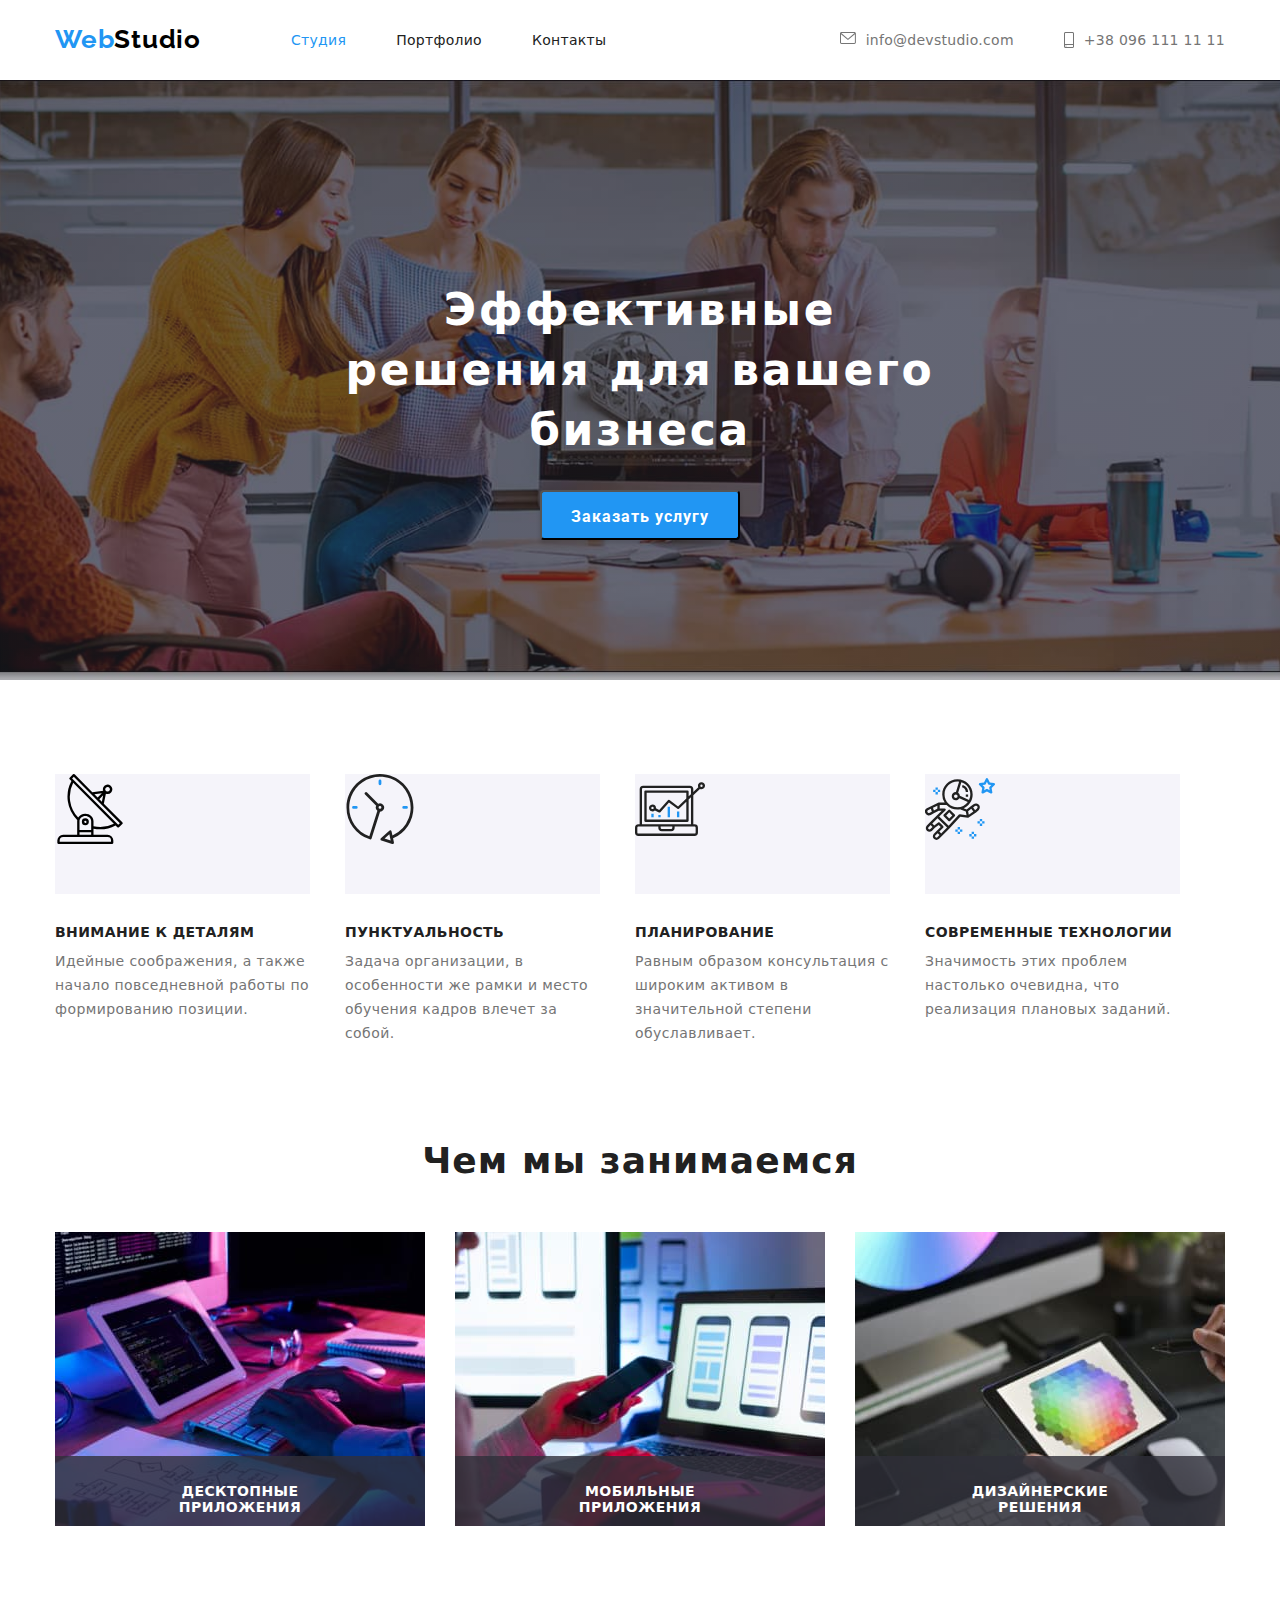
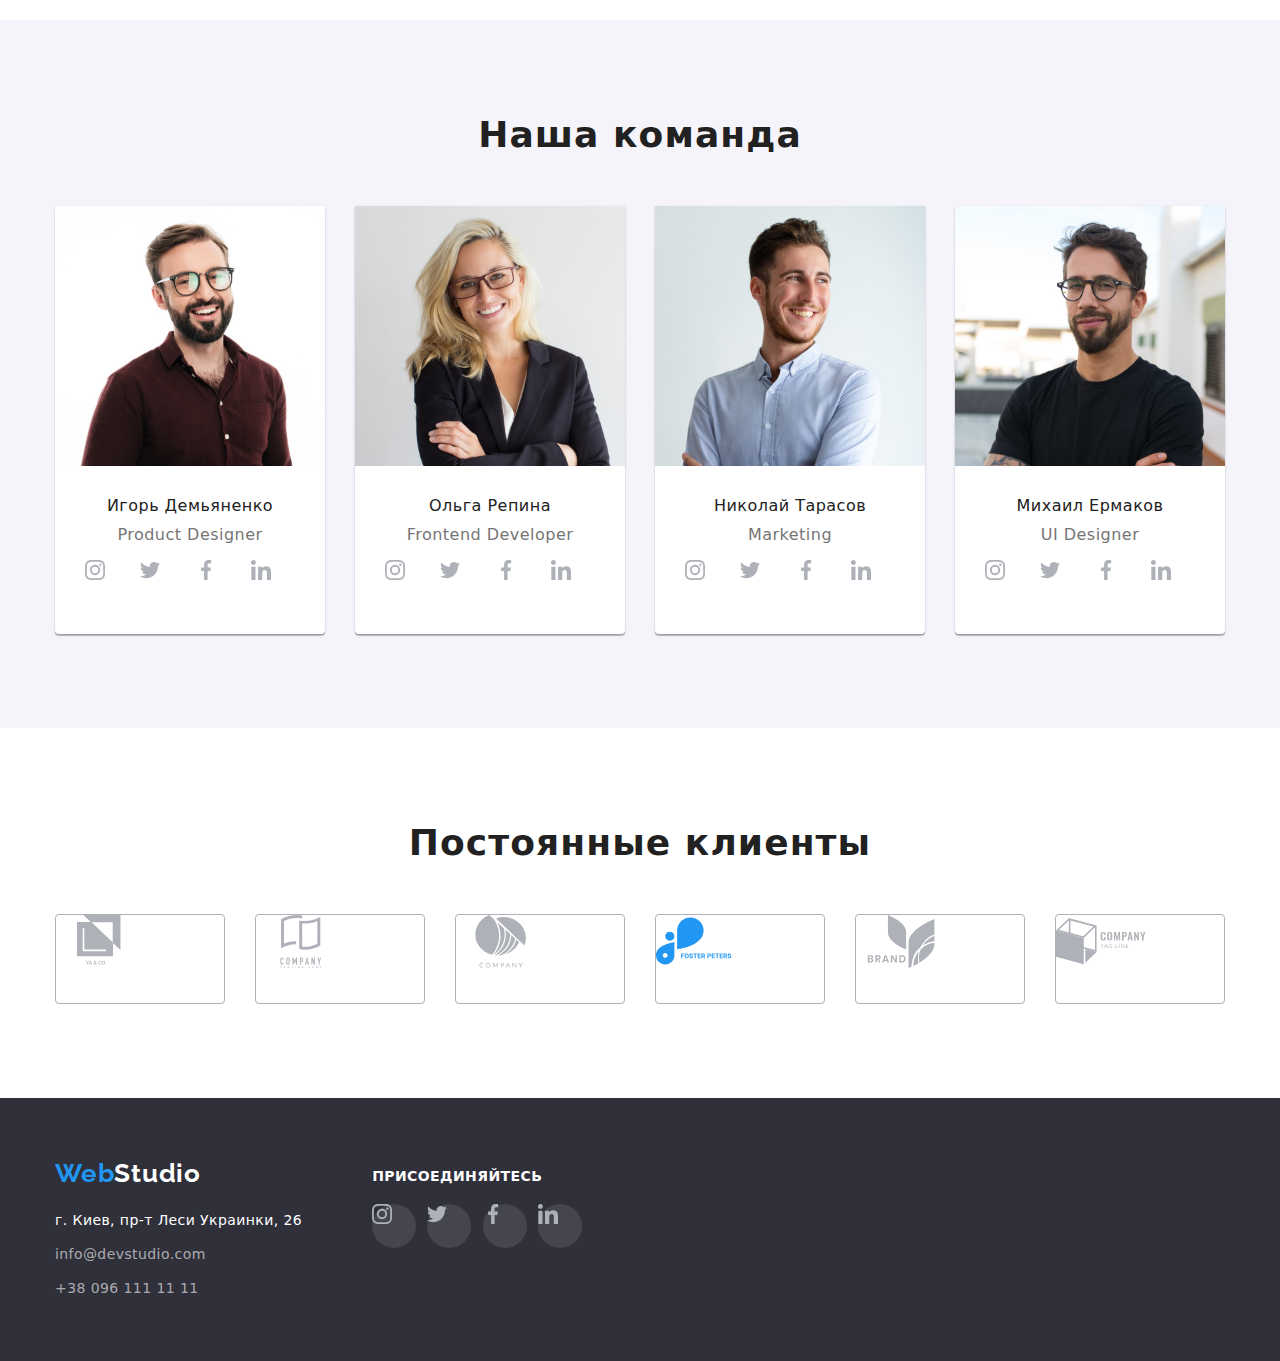
==== index.html @ e41fcd4e "kopi" ====
<!DOCTYPE html>
<html lang="ru">
  <head>
    <meta charset="UTF-8" />
    <meta name="viewport" content="width=device-width, initial-scale=1.0" />
    <title>Web Studio</title>
    <link
      href="https://fonts.googleapis.com/css2?family=Raleway:wght@700&family=Roboto:wght@400;500;700;900&display=swap"
      rel="stylesheet"
    />
    <link rel="stylesheet" href="./css/styles.css" />
    <link
      rel="stylesheet"
      href="https://cdnjs.cloudflare.com/ajax/libs/modern-normalize/1.0.0/modern-normalize.css"
    />
  </head>

  <body>
    <!--header-->
    <header class="header">
      <div class="container">
        <nav class="navigation">
          <a
            class="logo link"
            href="./index.html"
            aria-label="логотип веб студии"
            ><span class="logo-accent">Web</span>Studio</a
          >

          <ul class="navigation-list list">
            <li class="navigation-list-item">
              <a class="navigation-list-link link current" href="">Студия</a>
            </li>
            <li class="navigation-list-item">
              <a class="navigation-list-link link" href="./portfolio.html"
                >Портфолио</a
              >
            </li>
            <li class="navigation-list-item">
              <a class="navigation-list-link link" href="">Контакты</a>
            </li>
          </ul>
        </nav>

        <ul class="address list">
          <li class="address-mail-item">
            <a class="address-mail-link link" href="mailto:info@devstudio.com">
              <svg class="icon-mail" width="16px" height="12px">
                <use href="./image/icon/sprite.svg#icon-envelope"></use>
              </svg>
              info@devstudio.com</a
            >
          </li>
          <li class="address-tel-item">
            <a class="address-tel-link link" href="tel:+380961111111">
              <svg class="icon-tel" width="10px" height="16px">
                <use href="./image/icon/sprite.svg#icon-smartphone"></use>
              </svg>
              +38 096 111 11 11</a
            >
          </li>
        </ul>
      </div>
    </header>

    <main>
      <!--hero-->
      <section class="hero overlay">
        <div class="container">
          <h1 class="hero-title">Эффективные решения для вашего бизнеса</h1>
          <button class="modal-btn" type="button">Заказать услугу</button>
        </div>
      </section>

      <!--advantages-->

      <section class="advantages">
        <div class="container">
          <h2 hidden>Преимущества веб студии</h2>

          <div class="advantages-icon">
            <svg>
              <use href="./image/icon/icons.svg#icon-antenna"></use>
            </svg>
          </div>
          <div class="advantages-icon">
            <svg>
              <use href="./image/icon/sprite.svg#icon-clock"></use>
            </svg>
          </div>
          <div class="advantages-icon">
            <svg>
              <use href="./image/icon/sprite.svg#icon-diagram"></use>
            </svg>
          </div>
          <div class="advantages-icon">
            <svg>
              <use href="./image/icon/sprite.svg#icon-astronaut"></use>
            </svg>
          </div>

          <ul class="advantages-list list">
            <li class="advantages-list-item icone-antenna-1">
              <h3 class="advantages-title">Внимание к деталям</h3>
              <p class="description">
                Идейные соображения, а также начало повседневной работы по
                формированию позиции.
              </p>
            </li>
            <li class="advantages-list-item icone-clock-2">
              <h3 class="advantages-title">Пунктуальность</h3>
              <p class="description">
                Задача организации, в особенности же рамки и место обучения
                кадров влечет за собой.
              </p>
            </li>
            <li class="advantages-list-item icone-diagram-3">
              <h3 class="advantages-title">Планирование</h3>
              <p class="description">
                Равным образом консультация с широким активом в значительной
                степени обуславливает.
              </p>
            </li>
            <li class="advantages-list-item icone-astronaut-4">
              <h3 class="advantages-title">Современные технологии</h3>
              <p class="description">
                Значимость этих проблем настолько очевидна, что реализация
                плановых заданий.
              </p>
            </li>
          </ul>
        </div>
      </section>

      <!--about us-->

      <section class="about-us">
        <div class="container">
          <h2 class="title">Чем мы занимаемся</h2>
          <ul class="about-us-list list">
            <li class="about-us-list-item">
              <img
                class="about-us-list-img"
                src="./image/about-us/about-us-1.jpg"
                alt="разработчик пишет код программирования"
                width="370"
                height="294"
              />
              <div class="about-us-overlay">
                <p class="about-us-overlay-title">Десктопные приложения</p>
              </div>
            </li>

            <li class="about-us-list-item">
              <img
                class="about-us-list-img"
                src="./image/about-us/about-us-2.jpg"
                alt="разработчик создает настройки для телефона"
                width="370"
                height="294"
              />
              <div class="about-us-overlay">
                <p class="about-us-overlay-title">Мобильные приложения</p>
              </div>
            </li>

            <li class="about-us-list-item">
              <img
                class="about-us-list-img"
                src="./image/about-us/about-us-3.jpg"
                alt="выбирается палитра цветов"
                width="370"
                height="294"
              />
              <div class="about-us-overlay">
                <p class="about-us-overlay-title">Дизайнерские решения</p>
              </div>
            </li>
          </ul>
        </div>
      </section>

      <!--team-->
      <section class="team">
        <div class="container">
          <h2 class="title">Наша команда</h2>
          <ul class="team-list list">
            <li class="team-list-item">
              <img
                class="team-list-img"
                src="./image/team/team-1.jpg"
                alt="смеющийся парень в очках"
                width="270"
                height="260"
              />
              <div class="container-description">
                <h3 class="team-title">Игорь Демьяненко</h3>
                <p class="team-description" lang="en">Product Designer</p>

                <ul class="team-social-list list">
                  <li class="team-social-list_item">
                    <a
                      href=""
                      class="team-social-list_item-link team-social-list_item-link_instagram"
                    >
                      <svg>
                        <use href="./image/icon/sprite.svg#icon-instagram"></use>
                      </svg>
                    </a>
                  </li>

                  <li class="team-social-list_item">
                    <a
                      href=""
                      class="team-social-list_item-link team-social-list_item-link_twitter"
                    >
                      <svg>
                        <use href="./image/icon/sprite.svg#icon-twitter"></use>
                      </svg>
                    </a>
                  </li>

                  <li class="team-social-list_item">
                    <a
                      href=""
                      class="team-social-list_item-link team-social-list_item-link_facebook"
                    >
                      <svg>
                        <use href="./image/icon/sprite.svg#icon-facebook"></use>
                      </svg>
                    </a>
                  </li>

                  <li class="team-social-list_item">
                    <a
                      href=""
                      class="team-social-list_item-link team-social-list_item-link_linkedin"
                    >
                      <svg>
                        <use href="./image/icon/sprite.svg#icon-linkedin"></use>
                      </svg>
                    </a>
                  </li>
                </ul>
              </div>
            </li>

            <li class="team-list-item">
              <img
                class="team-list-img"
                src="./image/team/team-2.jpg"
                alt="светлая радостная девушка"
                width="270"
                height="260"
              />
              <div class="container-description">
                <h3 class="team-title">Ольга Репина</h3>
                <p class="team-description" lang="en">Frontend Developer</p>

                <ul class="team-social-list list">
                  <li class="team-social-list_item">
                    <a href="" class="team-social-list_item-link team-social-list_item-link_instagram">
                      <svg>
                        <use href="./image/icon/sprite.svg#icon-instagram"></use>
                      </svg>
                    </a>
                  </li>
                
                  <li class="team-social-list_item">
                    <a href="" class="team-social-list_item-link team-social-list_item-link_twitter">
                      <svg>
                        <use href="./image/icon/sprite.svg#icon-twitter"></use>
                      </svg>
                    </a>
                  </li>
                
                  <li class="team-social-list_item">
                    <a href="" class="team-social-list_item-link team-social-list_item-link_facebook">
                      <svg>
                        <use href="./image/icon/sprite.svg#icon-facebook"></use>
                      </svg>
                    </a>
                  </li>
                
                  <li class="team-social-list_item">
                    <a href="" class="team-social-list_item-link team-social-list_item-link_linkedin">
                      <svg>
                        <use href="./image/icon/sprite.svg#icon-linkedin"></use>
                      </svg>
                    </a>
                  </li>
                </ul>
              </div>
            </li>

            <li class="team-list-item">
              <img
                class="team-list-img"
                src="./image/team/team-3.jpg"
                alt="улыбающийся парень"
                width="270"
                height="260"
              />
              <div class="container-description">
                <h3 class="team-title">Николай Тарасов</h3>
                <p class="team-description" lang="en">Marketing</p>

                <ul class="team-social-list list">
                  <li class="team-social-list_item">
                    <a href="" class="team-social-list_item-link team-social-list_item-link_instagram">
                      <svg>
                        <use href="./image/icon/sprite.svg#icon-instagram"></use>
                      </svg>
                    </a>
                  </li>
                
                  <li class="team-social-list_item">
                    <a href="" class="team-social-list_item-link team-social-list_item-link_twitter">
                      <svg>
                        <use href="./image/icon/sprite.svg#icon-twitter"></use>
                      </svg>
                    </a>
                  </li>
                
                  <li class="team-social-list_item">
                    <a href="" class="team-social-list_item-link team-social-list_item-link_facebook">
                      <svg>
                        <use href="./image/icon/sprite.svg#icon-facebook"></use>
                      </svg>
                    </a>
                  </li>
                
                  <li class="team-social-list_item">
                    <a href="" class="team-social-list_item-link team-social-list_item-link_linkedin">
                      <svg>
                        <use href="./image/icon/sprite.svg#icon-linkedin"></use>
                      </svg>
                    </a>
                  </li>
                </ul>
              </div>
            </li>

            <li class="team-list-item">
              <img
                class="team-list-img"
                src="./image/team/team-4.jpg"
                alt="парень в очках"
                width="270"
                height="260"
              />
              <div class="container-description">
                <h3 class="team-title">Михаил Ермаков</h3>
                <p class="team-description" lang="en">UI Designer</p>

                <ul class="team-social-list list">
                  <li class="team-social-list_item">
                    <a href="" class="team-social-list_item-link team-social-list_item-link_instagram">
                      <svg>
                        <use href="./image/icon/sprite.svg#icon-instagram"></use>
                      </svg>
                    </a>
                  </li>
                
                  <li class="team-social-list_item">
                    <a href="" class="team-social-list_item-link team-social-list_item-link_twitter">
                      <svg>
                        <use href="./image/icon/sprite.svg#icon-twitter"></use>
                      </svg>
                    </a>
                  </li>
                
                  <li class="team-social-list_item">
                    <a href="" class="team-social-list_item-link team-social-list_item-link_facebook">
                      <svg>
                        <use href="./image/icon/sprite.svg#icon-facebook"></use>
                      </svg>
                    </a>
                  </li>
                
                  <li class="team-social-list_item">
                    <a href="" class="team-social-list_item-link team-social-list_item-link_linkedin">
                      <svg>
                        <use href="./image/icon/sprite.svg#icon-linkedin"></use>
                      </svg>
                    </a>
                  </li>
                </ul>
              </div>
            </li>
          </ul>
        </div>
      </section>

      <!--clients-->
      <section class="client">
        <div class="container">
          <h2 class="title">Постоянные клиенты</h2>
          <ul class="client-list list">
            <li class="client-list-item">
              <a href="" class="client-list-item-link link">
                <svg>
                  <use href="./image/icon/sprite.svg#icon-logo-1"></use>
                </svg>
              </a>
            </li>
            <li class="client-list-item">
              <a href="" class="client-list-item-link link">
                <svg>
                  <use href="./image/icon/sprite.svg#icon-logo-2"></use>
                </svg>
              </a>
            </li>
            <li class="client-list-item">
              <a href="" class="client-list-item-link link">
                <svg>
                  <use href="./image/icon/sprite.svg#icon-logo-3"></use>
                </svg>
              </a>
            </li>
            <li class="client-list-item">
              <a href="" class="client-list-item-link link">
                <svg>
                  <use href="./image/icon/sprite.svg#icon-logo-4"></use>
                </svg>
              </a>
            </li>
            <li class="client-list-item">
              <a href="" class="client-list-item-link link">
                <svg>
                  <use href="./image/icon/sprite.svg#icon-logo-5"></use>
                </svg>
              </a>
            </li>
            <li class="client-list-item">
              <a href="" class="client-list-item-link link">
                <svg>
                  <use href="./image/icon/sprite.svg#icon-logo-6"></use>
                </svg>
              </a>
            </li>
          </ul>
        </div>
      </section>
    </main>

    <!--footer-->
    <footer class="footer">
      <div class="container">
        <div class="footer-contact">
          <a
            class="footer-logo link"
            href="./index.html"
            aria-label="логотип веб студии"
          >
            <span class="logo-accent">Web</span>Studio</a
          >

          <!--contact-->
          <address class="contact">
            <a
              class="contact-location link"
              href="https://goo.gl/maps/rzDHPg4yRLRTKpAv9"
              target="_blank"
              >г. Киев, пр-т Леси Украинки, 26</a
            >
            <a class="contact-link link" href="mailto:info@devstudio.com"
              >info@devstudio.com</a
            >
            <a class="contact-link tel link" href="tel:+380961111111"
              >+38 096 111 11 11</a
            >
          </address>
        </div>

        <div class="social-footer">
          <h2 class="social-footer-title">присоединяйтесь</h2>
          <ul class="social-list list">
            <li class="social-list_item">
              <a
                href="#"
                class="social-list_item-link social-list_item-link_instagram"
              >
                <svg>
                  <use href="./image/icon/sprite.svg#icon-instagram"></use>
                </svg>
              </a>
            </li>
            <li class="social-list_item">
              <a
                href="#"
                class="social-list_item-link social-list_item-link_twitter"
              >
                <svg>
                  <use href="./image/icon/sprite.svg#icon-twitter"></use>
                </svg>
              </a>
            </li>
            <li class="social-list_item">
              <a
                href="#"
                class="social-list_item-link social-list_item-link_facebook"
              >
                <svg>
                  <use href="./image/icon/sprite.svg#icon-facebook"></use>
                </svg>
              </a>
            </li>
            <li class="social-list_item">
              <a
                href="#"
                class="social-list_item-link social-list_item-link_linkedin"
              >
                <svg>
                  <use href="./image/icon/sprite.svg#icon-linkedin"></use>
                </svg>
              </a>
            </li>
          </ul>
        </div>
      </div>
    </footer>
  </body>
</html>
---- css/styles.css ----
:root {
  --main-font: "Roboto", sans-serif;
  --secondary-font: "Raleway", sans-serif;
  --logo-color: #000000;
  --accent-color: #2196f3;
  --secondary-color: #ffffff;
  --title-color: #212121;
  --description-color: #757575;
  --background-secondary: #2f303a;
  --bacground-team: #f5f4fa;
  --contact-color: rgba(255, 255, 255, 0.6);
}

*,
*::before,
*::after {
  margin: 0;
  padding: 0;
}

body {
  font-family: var(--main-font);
}

.list {
  list-style: none;
}

.link {
  text-decoration: none;
}

.address {
  font-style: normal;
}

img {
  display: block;
}

.container {
  width: 1200px;
  margin: 0 auto;
  padding: 0 15px;
}

/*===========COMPONENTS===========*/
.logo-accent {
  color: var(--accent-color);
}

.title {
  font-weight: 700;
  font-size: 36px;
  line-height: 1.167;
  text-align: center;
  letter-spacing: 0.03em;
  color: var(--title-color);

  margin-bottom: 50px;
}
/*=========== END COMPONENTS===========*/

/*===========HEADER===========*/
.header .container {
  display: flex;
  align-items: center;
}

.navigation {
  display: flex;
  align-items: center;
}

.navigation-list {
  display: flex;
  align-items: center;
}

.address {
  display: flex;
}

.navigation-list-item:not(:last-child) {
  margin-right: 50px;
}

.header .address {
  margin-left: auto;
}

.header .address-mail-item {
  margin-right: 50px;
}

.logo {
  margin-right: 90px;
  display: block;
  padding-top: 24px;
  padding-bottom: 25px;

  font-family: var(--secondary-font);
  font-weight: 700;
  font-size: 26px;
  line-height: 1.192;
  letter-spacing: 0.03em;
  color: var(--logo-color);
}

.navigation-list-link {
  display: block;
  padding-top: 32px;
  padding-bottom: 32px;

  font-weight: 500;
  font-size: 14px;
  line-height: 1.143;
  letter-spacing: 0.02em;
  color: var(--title-color);
}

.navigation-list .navigation-list-link.current {
  color: var(--accent-color);
}

.navigation-list-link:hover,
.navigation-list-link:focus,
.address-mail-link:hover,
.address-mail-link:focus,
.address-tel-link:hover,
.address-tel-link:focus {
  color: var(--accent-color);
}

.address-mail-link,
.address-tel-link {
  display: inline-flex;
  padding-top: 32px;
  padding-bottom: 32px;

  font-weight: 500;
  font-size: 14px;
  line-height: 1.143;
  letter-spacing: 0.02em;
  color: var(--description-color);
}

/* .address-mail-link::before {
  content: "";
  width: 16px;
  height: 12px;
  margin-right: 10px;
  background-image: url(../image/envelope.svg);
  background-size: contain;
}

.address-tel-link::before {
  content: "";
  width: 10px;
  height: 16px;
  margin-right: 10px;
  background-image: url(../image/smartphone.svg);
  background-size: contain;
} */

.icon-mail,
.icon-tel {
  margin-right: 10px;
}

.address-mail-link:hover svg {
  fill: var(--accent-color);
}
/*===========END HEADER===========*/

/*===========HERO===========*/
.hero {
  padding-top: 200px;
  padding-bottom: 200px;
  text-align: center;
  background: var(--background-secondary);
}

.overlay {
  max-width: 1600px;
  height: 600px;
  margin-left: auto;
  margin-right: auto;
  background-image: linear-gradient(
      to right,
      rgba(47, 48, 58, 0.4),
      rgba(47, 48, 58, 0.4)
    ),
    url(../image/overlay.jpg);

  background-size: cover;
  background-position: center;
}

.hero-title {
  margin: 0 auto;
  max-width: 650px;
  margin-bottom: 30px;

  font-weight: 900;
  font-size: 44px;
  line-height: 1.363;
  letter-spacing: 0.06em;
  color: var(--secondary-color);
}

.modal-btn {
  padding: 10px 20px;
  min-width: 200px;
  height: 50px;
  box-shadow: 0px 4px 4px rgba(0, 0, 0, 0.15);
  border-radius: 4px;

  font-family: Roboto;
  font-weight: 700;
  font-size: 16px;
  line-height: 1.875;
  letter-spacing: 0.06em;
  color: var(--secondary-color);
  background-color: var(--accent-color);
}
/*===========END HERO===========*/

/*===========ADVANTAGES===========*/
.advantages {
  padding-top: 94px;
  padding-bottom: 94px;
}
.advantages-list {
  display: flex;
}

.advantages-list-item:not(:last-child) {
  margin-right: 30px;
}

.advantages-title {
  padding-top: 30px;
  margin-bottom: 10px;
  font-weight: 700;
  font-size: 14px;
  line-height: 1.142;
  letter-spacing: 0.03em;
  text-transform: uppercase;
  color: var(--title-color);
}

.description {
  width: 260px;
  font-weight: 400;
  font-size: 14px;
  line-height: 1.714;
  letter-spacing: 0.03em;
  color: var(--description-color);
}

/* .advantages-list-item::before {
  display: block;
  content: "";
  height: 120px;
  background-size: content;
  background-position: center;
  background-repeat: no-repeat;
  background-color: var(--bacground-team);
  border-radius: 4px;
}

.icone-antenna-1::before {
  background-image: url(../image/advantages/antenna-1.svg);
}

.icone-clock-2::before {
  background-image: url(../image/advantages/clock-2.svg);
}

.icone-diagram-3::before {
  background-image: url(../image/advantages/diagram-3.svg);
}

.icone-astronaut-4::before {
  background-image: url(../image/advantages/astronaut-4.svg);
} */
/* .advantages-icon {
  display: flex;
  background-color: var(--bacground-team);
}
.advantages-icon-item {
  width: 270px;
}

.advantages-icon-item:not(:last-child) {
  padding-right: 30px;
} */
.advantages-icon {
  display: inline-flex;
  width: 255px;
  height: 120px;
  margin: 0 auto;
  background-color: var(--bacground-team);
}
.advantages-icon:not(:last-child) {
  margin-right: 30px;
}

.advantages-icon svg {
  width: 70px;
  height: 70px;
  background-size: contain;
  background-repeat: no-repeat;
  background-position: center;
}
/*===========END ADVANTAGES===========*/

/*===========ABOUT US===========*/
.about-us {
  padding-bottom: 94px;
}

.about-us-list {
  display: flex;
}

.about-us-list-item {
  width: 370px;
  position: relative;
}

.about-us-list-item:not(:last-child) {
  margin-right: 30px;
}

.about-us-overlay {
  position: absolute;
  left: 0;
  bottom: 0;
  width: 370px;
  height: 70px;
  background: rgba(47, 48, 58, 0.8);
  padding: 27px 75px;
}

.about-us-overlay-title {
  font-weight: 700;
  font-size: 14px;
  line-height: 1.142;
  text-align: center;
  letter-spacing: 0.03em;
  text-transform: uppercase;
  color: var(--secondary-color);
}
/*===========END ABOUT US===========*/

/*===========TEAM===========*/
.container-description {
  padding: 30px 30px;
}

.team-list {
  display: flex;
}

.team {
  background: var(--bacground-team);
  padding-top: 94px;
  padding-bottom: 94px;
}

.team-list-item:not(:last-child) {
  margin-right: 30px;
}

.team-list-item {
  box-shadow: 0px 1px 3px rgba(0, 0, 0, 0.12), 0px 1px 1px rgba(0, 0, 0, 0.14),
    0px 2px 1px rgba(0, 0, 0, 0.2);
  border-radius: 0px 0px 4px 4px;
  background-color: var(--secondary-color);
  width: 270px;
}

.team-title {
  margin-bottom: 10px;
  font-weight: 500;
  font-size: 16px;
  line-height: 1.187;
  text-align: center;
  letter-spacing: 0.03em;
  color: var(--title-color);
}

.team-description {
  font-weight: 400;
  font-size: 16px;
  line-height: 1.188;
  text-align: center;
  letter-spacing: 0.03em;
  color: var(--description-color);
  margin-bottom: 16px;
}

.team-social-list {
  display: flex;
  justify-content: space-between;
  width: 210px;
  margin: 0 auto;
}

.team-social-list_item-link {
  display: block;
  width: 44px;
  height: 44px;
  border-radius: 50%;
  background-size: contain;
  background-repeat: no-repeat;
  background-position: center;
}

.team-social-list_item:not(:last-child) {
  margin-right: 10px;
}

.team-social-list_item-link svg {
  fill: #afb1b8;
  width: 20px;
  height: 20px;
}

.team-social-list_item-link:hover {
  fill: var(--accent-color);
}

.team-social-list_item-link:hover svg {
  fill: var(--secondary-color);
}
/*===========END TEAM===========*/

/*===========CLIENTS===========*/
.client {
  padding-top: 94px;
  padding-bottom: 94px;
}
.client-list {
  display: flex;
  justify-content: space-between;
  margin: 0 auto;
}

.client-list-item {
  width: 170px;
  height: 90px;
  border: 1px solid #afb1b8;
  box-sizing: border-box;
  border-radius: 4px;
}

.client-list-item-link {
  background-size: contain;
  background-repeat: no-repeat;
  background-position: center;
}

.client-list-item-link svg {
  fill: #afb1b8;
  width: 90px;
  height: 53px;
}

.client-list_item-link:hover {
  fill: var(--accent-color);
}
/*===========END CLIENTS===========*/

/*===========FOOTER===========*/
.contact {
  font-style: normal;
}

.footer {
  background-color: var(--background-secondary);
}

.footer-contact {
  padding-top: 60px;
  padding-bottom: 60px;
}

.contact-link:hover,
.contact-link:focus,
.contact-location:hover,
.contact-location:focus {
  color: var(--accent-color);
}

.footer-logo {
  display: block;
  margin-bottom: 20px;

  font-family: var(--secondary-font);
  font-weight: 700;
  font-size: 26px;
  line-height: 1.192;
  letter-spacing: 0.03em;
  color: var(--secondary-color);
}

.contact:not(:last-child) {
  margin-bottom: 10px;
}

.contact-location {
  display: block;
  margin-bottom: 10px;

  font-weight: 400;
  font-size: 14px;
  line-height: 1.714;
  letter-spacing: 0.03em;
  color: var(--secondary-color);
}

.contact-link.tel {
  display: block;
  margin-bottom: 0;
}

.contact-link {
  display: block;
  margin-bottom: 10px;

  font-weight: 400;
  font-size: 14px;
  line-height: 1.714;
  letter-spacing: 0.03em;
  color: var(--contact-color);
}

.footer .container {
  display: flex;
}

/* ====================== */
.social-footer {
  padding: 70px 0 100px 70px;
  width: 200px;
}

.social-footer-title {
  font-weight: 700;
  font-size: 14px;
  line-height: 1.143;
  letter-spacing: 0.03em;
  text-transform: uppercase;
  color: var(--secondary-color);

  margin-bottom: 20px;
}

/*====sprite social list====*/
.social-list {
  display: flex;
  justify-content: space-between;
  width: 210px;
  margin: 0 auto;
}

.social-list_item .social-list_item-link {
  display: block;
  width: 44px;
  height: 44px;
  border-radius: 50%;
  background: rgba(255, 255, 255, 0.1);
  background-size: contain;
  background-repeat: no-repeat;
  background-position: center;
}

.social-list_item:not(:last-child) {
  margin-right: 10px;
}

.social-list_item-link svg {
  fill: #ffffff;
  width: 20px;
  height: 20px;
}

.team-social-list_item-link:hover {
  fill: var(--accent-color);
}

/* ===========END FOOTER===========*/
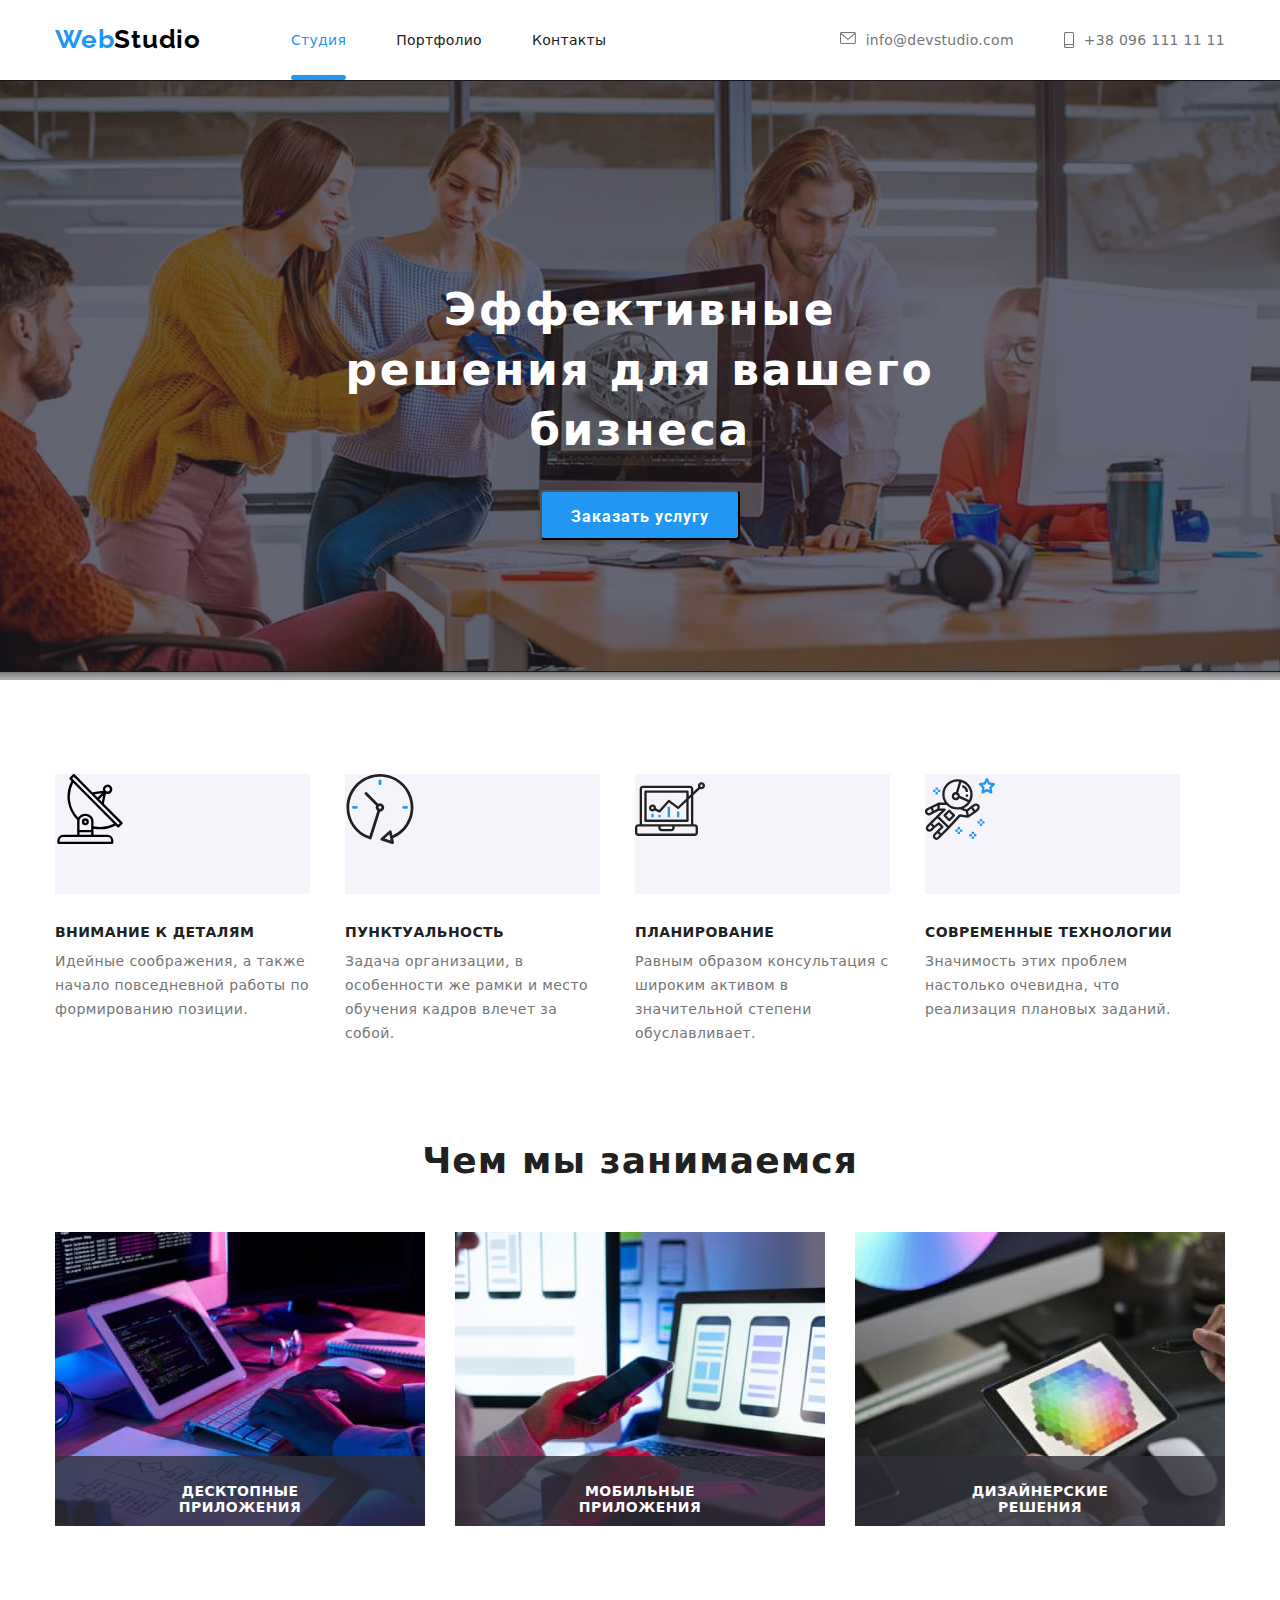
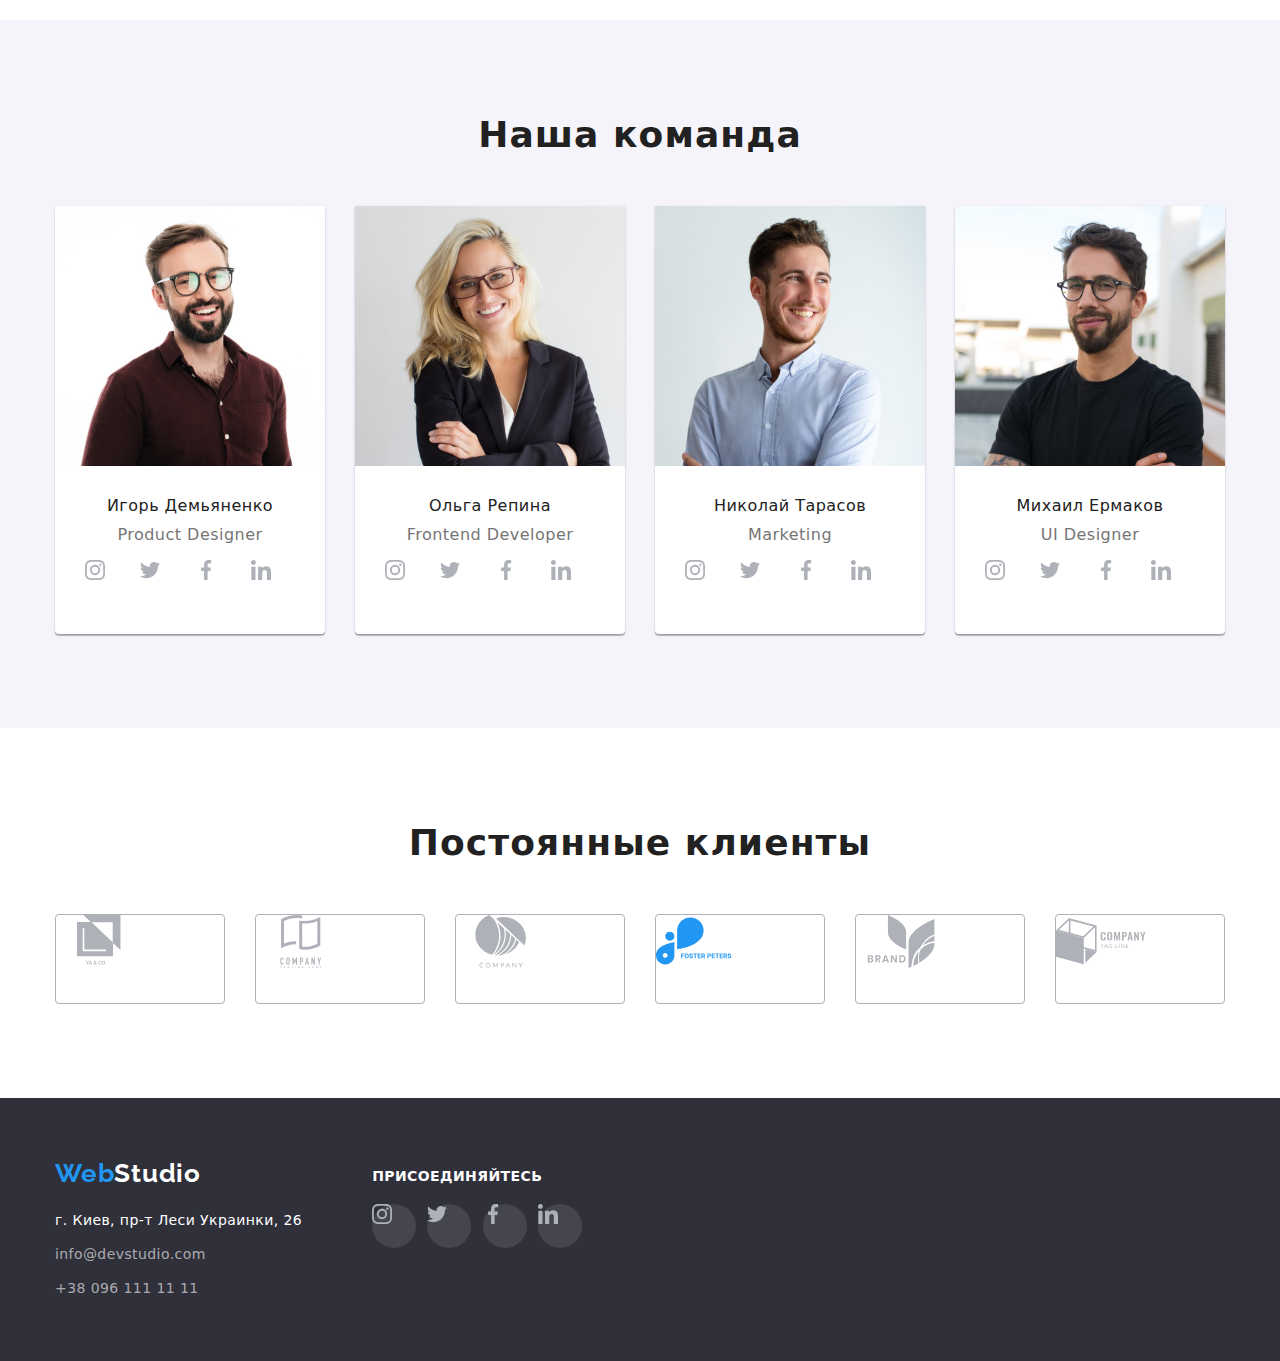
==== commit f3f696b1: "12-10" ====
--- a/index.html
+++ b/index.html
@@ -68,7 +68,7 @@
       <section class="hero overlay">
         <div class="container">
           <h1 class="hero-title">Эффективные решения для вашего бизнеса</h1>
-          <button class="modal-btn" type="button">Заказать услугу</button>
+          <button class="modal-btn" type="button" data-modal-open>Заказать услугу</button>
         </div>
       </section>
 
@@ -520,5 +520,20 @@
         </div>
       </div>
     </footer>
+
+    <div class="backdrop is-hidden" data-modal>
+      <div class="modal">
+        <button class="button-backdrop" data-modal-close>
+          <svg>
+            <use href="./image/icon/sprite.svg"></use>
+          </svg>
+        </button>
+      </div>
+    </div>
+
+    <script src="./js/modal.js"></script>
+
+
+
   </body>
 </html>
--- a/css/styles.css
+++ b/css/styles.css
@@ -119,6 +119,21 @@
   color: var(--title-color);
 }
 
+.navigation-list-item {
+  position: relative;
+}
+.current::after {
+  content: "";
+  display: block;
+  height: 5px;
+  width: 100%;
+  left: 0;
+  bottom: 0;
+  position: absolute;
+  border-radius: 4px;
+  background-color: var(--accent-color);
+}
+
 .navigation-list .navigation-list-link.current {
   color: var(--accent-color);
 }
@@ -593,3 +608,39 @@
 }
 
 /* ===========END FOOTER===========*/
+
+/* ===========BACKDROP===========*/
+.backdrop {
+  position: fixed;
+  top: 0;
+  left: 0;
+
+  width: 100%;
+  height: 100%;
+  background-color: rgba(0, 0, 0, 0.2);
+}
+
+.backdrop.is-hidden {
+  opacity: 0;
+  pointer-events: none;
+}
+
+.modal {
+  position: absolute;
+  top: 50%;
+  left: 50%;
+  transform: translate(-50%, -50%);
+
+  height: 580px;
+  width: 530px;
+  background-color: #fff;
+  padding-top: 8px;
+  padding-right: 8px;
+  text-align: right;
+}
+
+.button-backdrop {
+  width: 30px;
+  height: 30px;
+}
+/* ===========END BACKDROP===========*/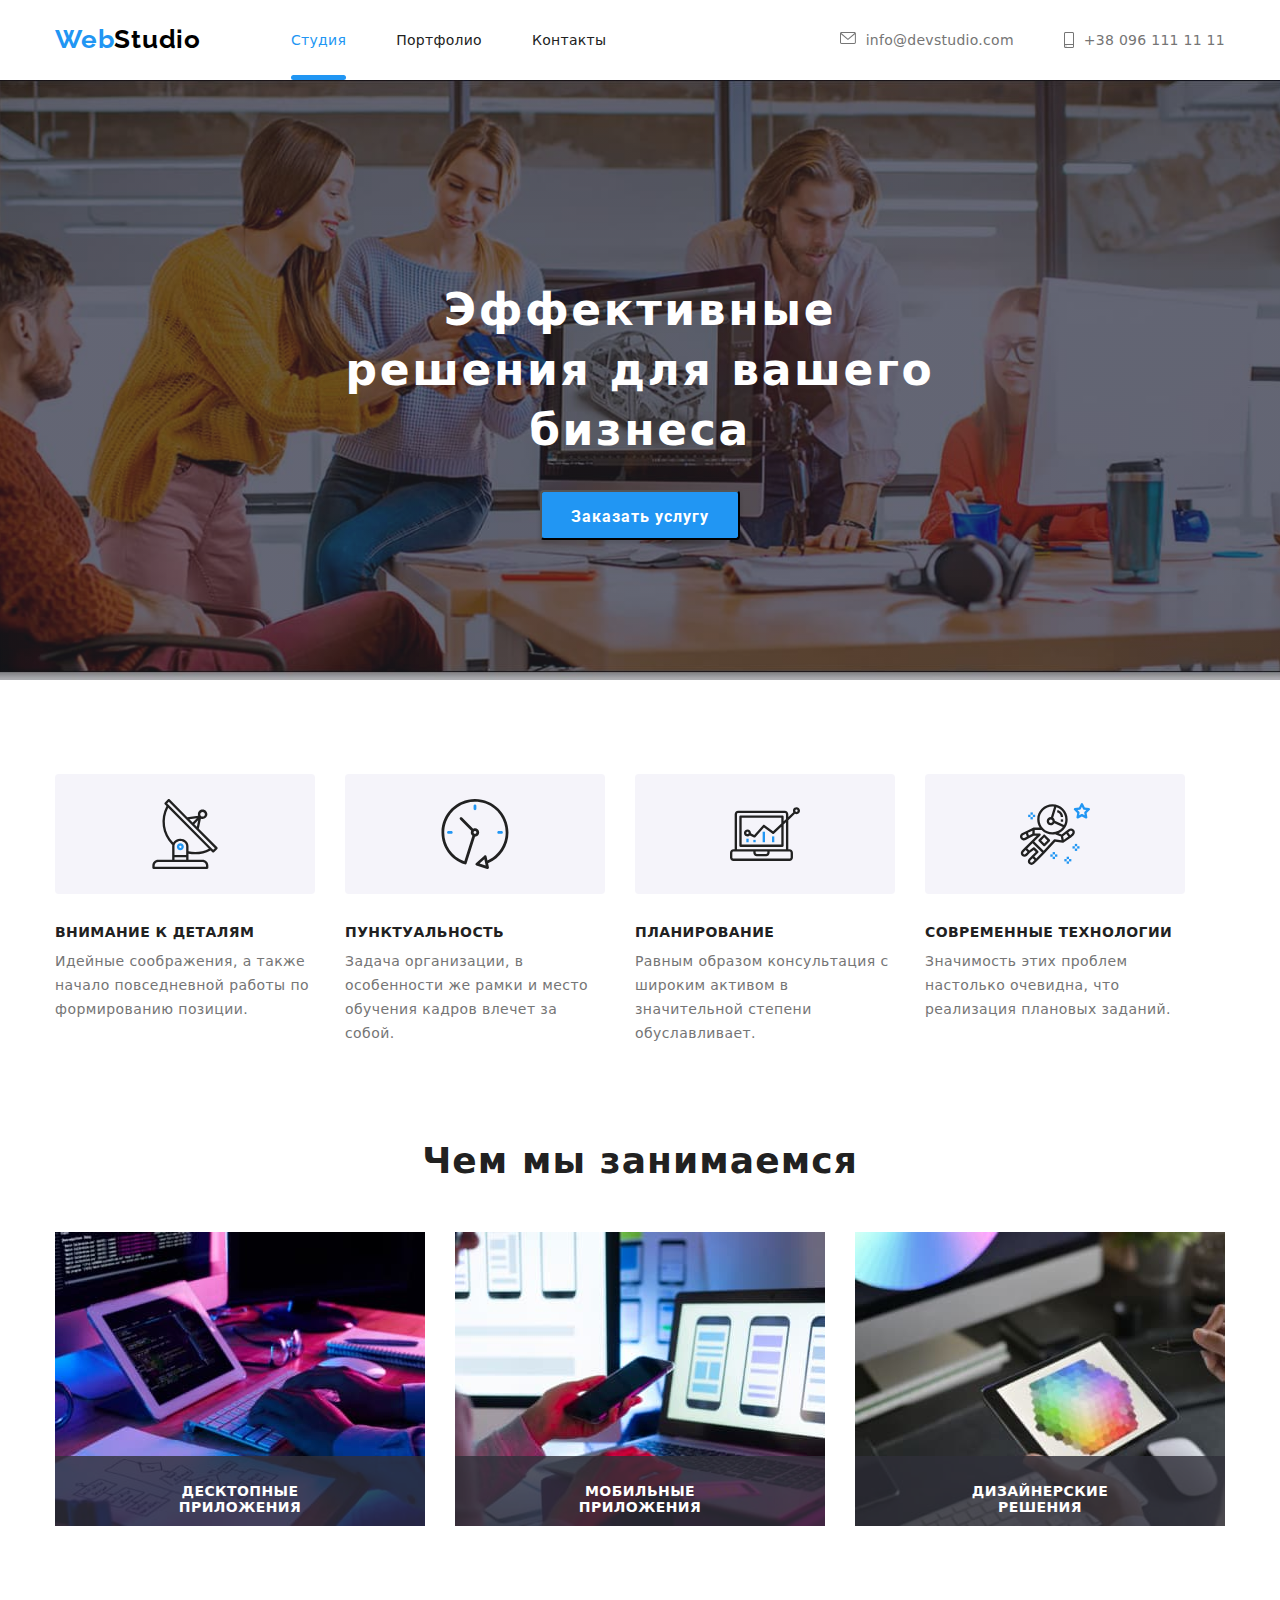
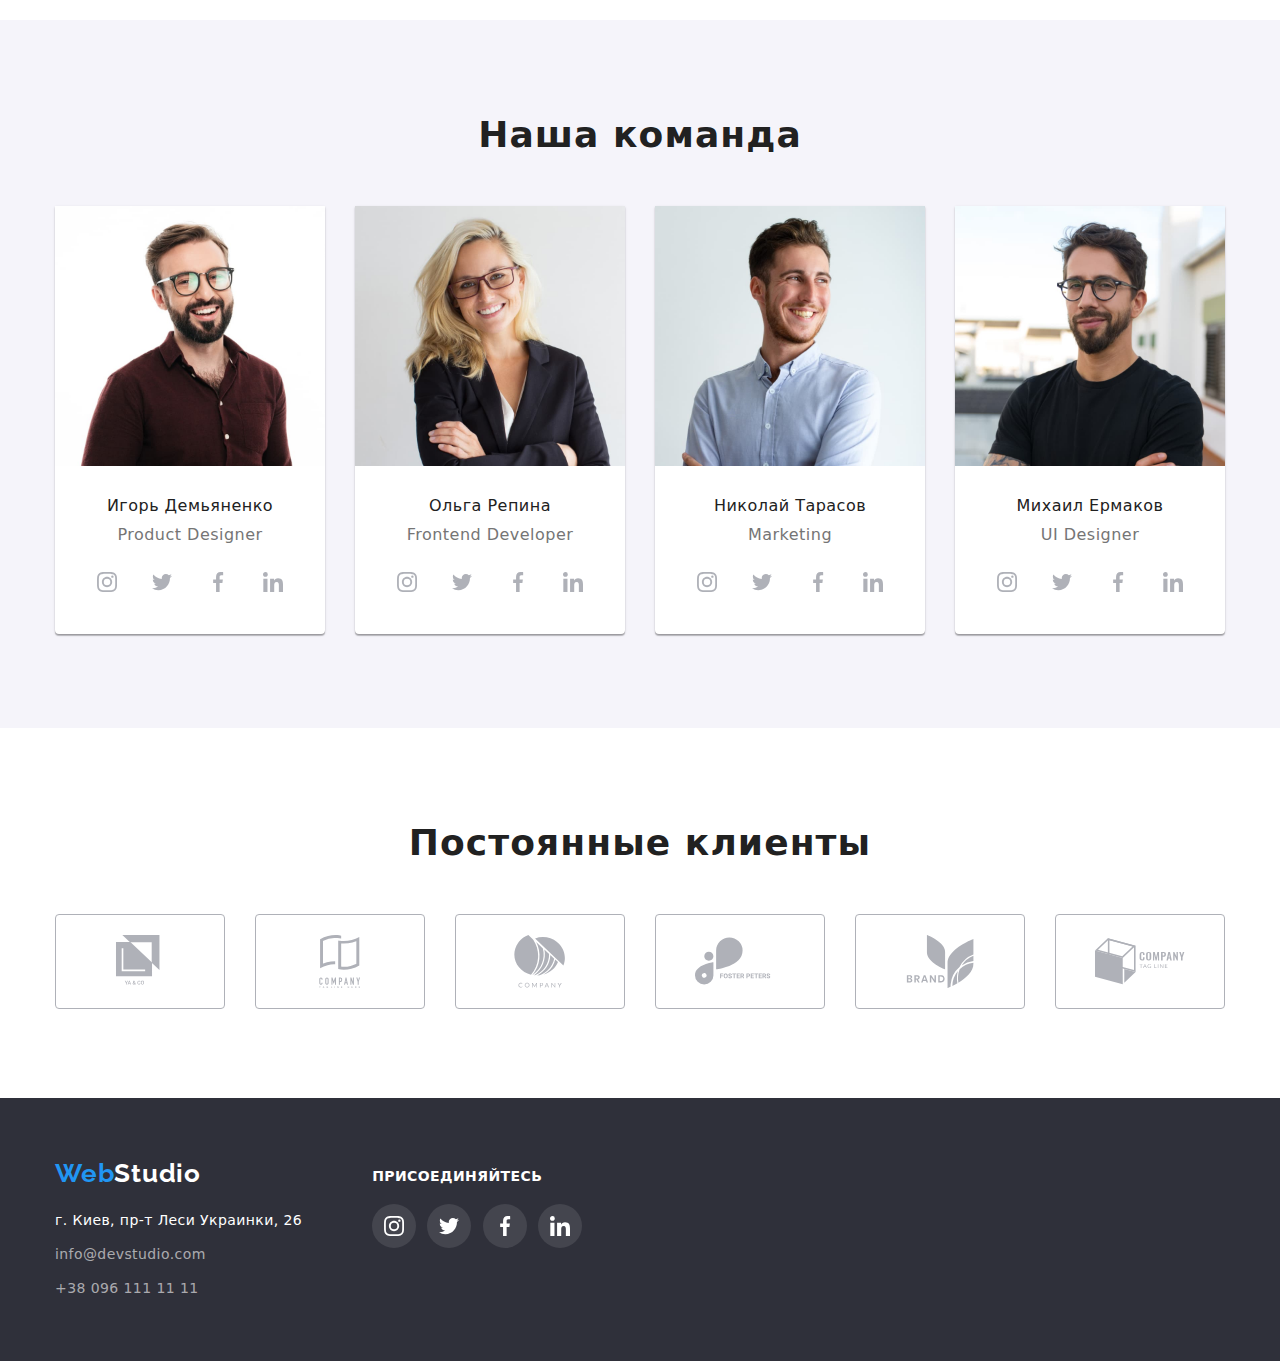
==== commit 0793ab1a: "15-10-20" ====
--- a/index.html
+++ b/index.html
@@ -78,27 +78,6 @@
         <div class="container">
           <h2 hidden>Преимущества веб студии</h2>
 
-          <div class="advantages-icon">
-            <svg>
-              <use href="./image/icon/icons.svg#icon-antenna"></use>
-            </svg>
-          </div>
-          <div class="advantages-icon">
-            <svg>
-              <use href="./image/icon/sprite.svg#icon-clock"></use>
-            </svg>
-          </div>
-          <div class="advantages-icon">
-            <svg>
-              <use href="./image/icon/sprite.svg#icon-diagram"></use>
-            </svg>
-          </div>
-          <div class="advantages-icon">
-            <svg>
-              <use href="./image/icon/sprite.svg#icon-astronaut"></use>
-            </svg>
-          </div>
-
           <ul class="advantages-list list">
             <li class="advantages-list-item icone-antenna-1">
               <h3 class="advantages-title">Внимание к деталям</h3>
--- a/css/styles.css
+++ b/css/styles.css
@@ -18,7 +18,7 @@
   padding: 0;
 }
 
-body {
+.body {
   font-family: var(--main-font);
 }
 
@@ -181,9 +181,11 @@
 .icon-mail,
 .icon-tel {
   margin-right: 10px;
-}
-
-.address-mail-link:hover svg {
+  fill: var(--description-color);
+}
+
+.address-mail-link:hover svg,
+.address-tel-link:hover svg {
   fill: var(--accent-color);
 }
 /*===========END HEADER===========*/
@@ -274,7 +276,7 @@
   color: var(--description-color);
 }
 
-/* .advantages-list-item::before {
+.advantages-list-item::before {
   display: block;
   content: "";
   height: 120px;
@@ -299,8 +301,8 @@
 
 .icone-astronaut-4::before {
   background-image: url(../image/advantages/astronaut-4.svg);
-} */
-/* .advantages-icon {
+}
+.advantages-icon {
   display: flex;
   background-color: var(--bacground-team);
 }
@@ -310,7 +312,7 @@
 
 .advantages-icon-item:not(:last-child) {
   padding-right: 30px;
-} */
+}
 .advantages-icon {
   display: inline-flex;
   width: 255px;
@@ -425,13 +427,12 @@
 }
 
 .team-social-list_item-link {
-  display: block;
+  display: flex;
+  align-items: center;
+  justify-content: center;
   width: 44px;
   height: 44px;
   border-radius: 50%;
-  background-size: contain;
-  background-repeat: no-repeat;
-  background-position: center;
 }
 
 .team-social-list_item:not(:last-child) {
@@ -439,17 +440,15 @@
 }
 
 .team-social-list_item-link svg {
-  fill: #afb1b8;
   width: 20px;
   height: 20px;
-}
-
+  fill: #afb1b8;
+}
+
+.team-social-list_item-link:hover svg,
 .team-social-list_item-link:hover {
-  fill: var(--accent-color);
-}
-
-.team-social-list_item-link:hover svg {
   fill: var(--secondary-color);
+  background: var(--accent-color);
 }
 /*===========END TEAM===========*/
 
@@ -467,15 +466,16 @@
 .client-list-item {
   width: 170px;
   height: 90px;
+}
+
+.client-list-item-link {
+  display: flex;
+  justify-content: center;
+  padding-top: 20px;
+  padding-bottom: 20px;
   border: 1px solid #afb1b8;
   box-sizing: border-box;
   border-radius: 4px;
-}
-
-.client-list-item-link {
-  background-size: contain;
-  background-repeat: no-repeat;
-  background-position: center;
 }
 
 .client-list-item-link svg {
@@ -483,9 +483,12 @@
   width: 90px;
   height: 53px;
 }
-
-.client-list_item-link:hover {
+/* !!!!!!!!!!!!!!!!!!!!!!!!!!!!!!!!1!!!!!! */
+.client-list-item-link:hover svg {
   fill: var(--accent-color);
+}
+.client-list-item-link:hover {
+  border: 1px solid var(--accent-color);
 }
 /*===========END CLIENTS===========*/
 
@@ -582,29 +585,24 @@
   margin: 0 auto;
 }
 
-.social-list_item .social-list_item-link {
-  display: block;
+.social-list_item-link {
+  display: flex;
+  align-items: center;
+  justify-content: center;
   width: 44px;
   height: 44px;
   border-radius: 50%;
   background: rgba(255, 255, 255, 0.1);
-  background-size: contain;
-  background-repeat: no-repeat;
-  background-position: center;
-}
-
-.social-list_item:not(:last-child) {
-  margin-right: 10px;
 }
 
 .social-list_item-link svg {
-  fill: #ffffff;
   width: 20px;
   height: 20px;
-}
-
-.team-social-list_item-link:hover {
-  fill: var(--accent-color);
+  fill: #ffffff;
+}
+
+.social-list_item-link:hover {
+  background: var(--accent-color);
 }
 
 /* ===========END FOOTER===========*/
@@ -643,4 +641,4 @@
   width: 30px;
   height: 30px;
 }
-/* ===========END BACKDROP===========*/+/* ===========END BACKDROP===========*/
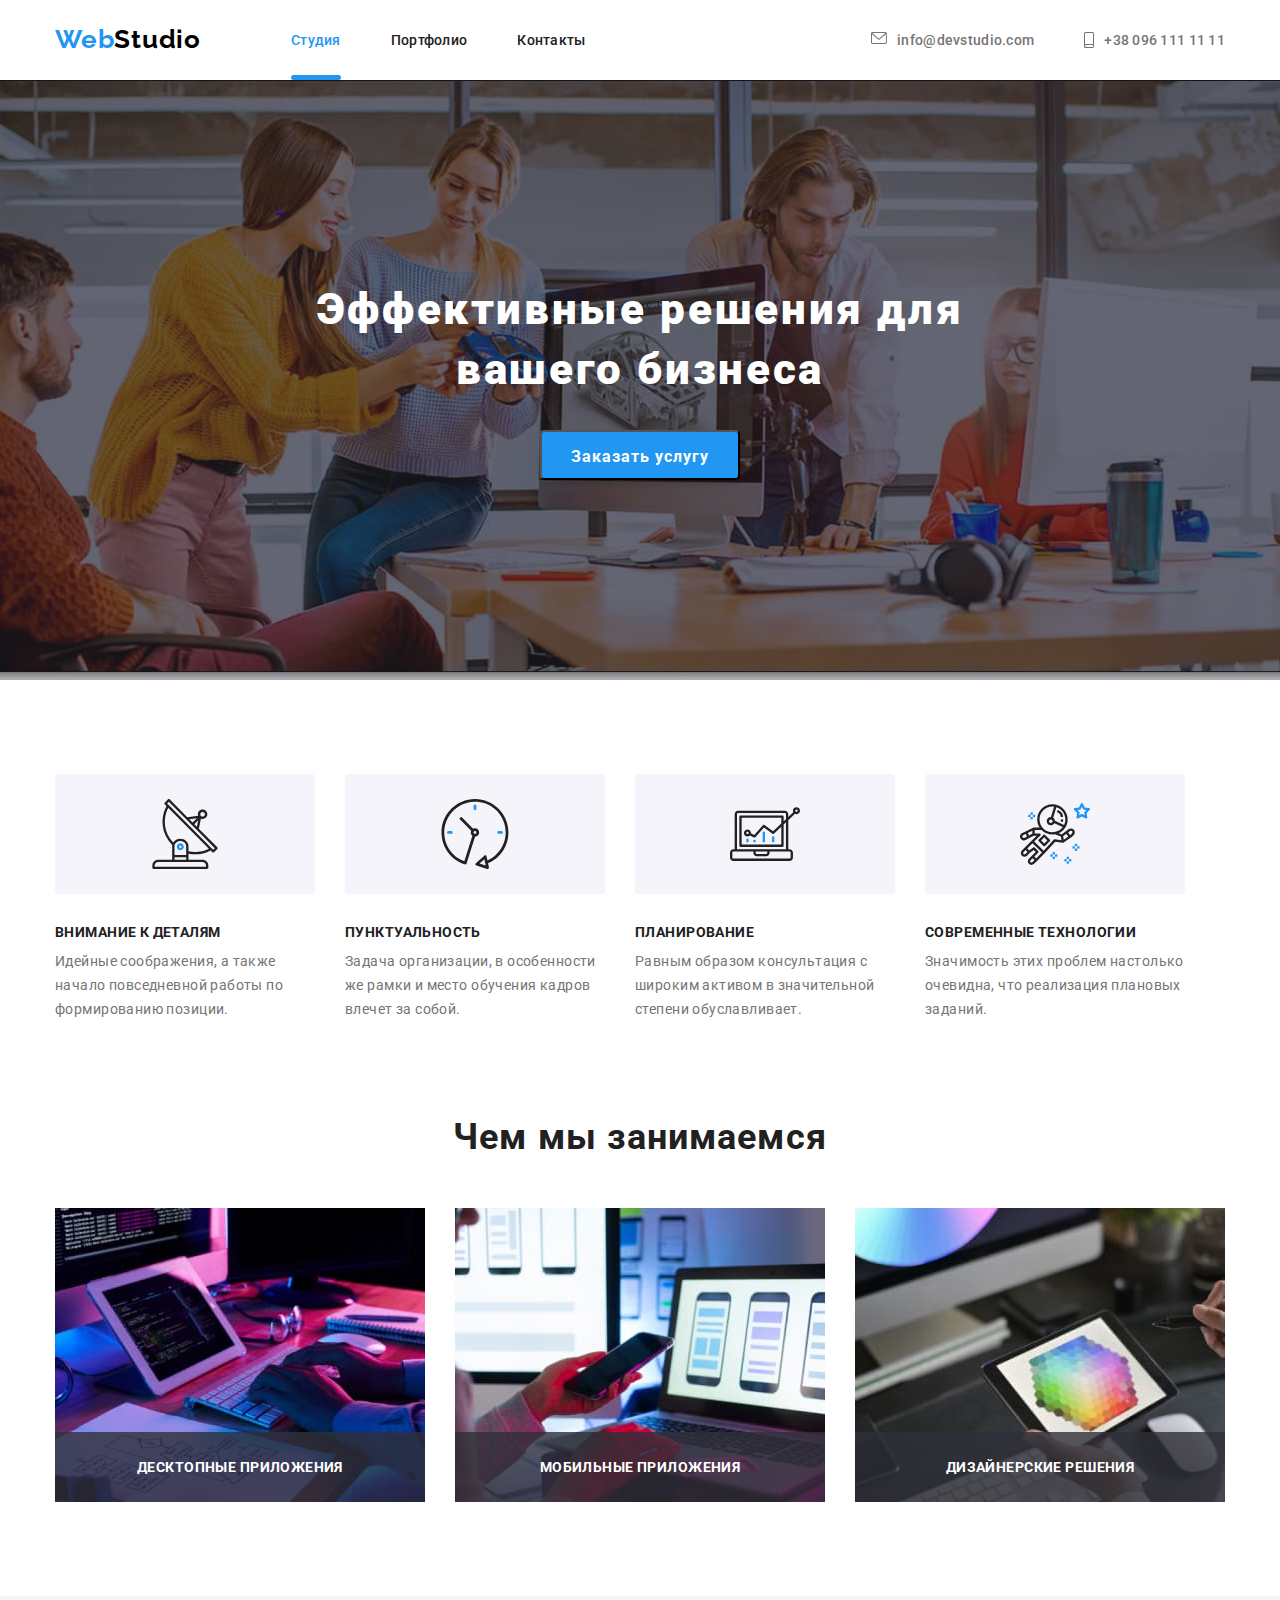
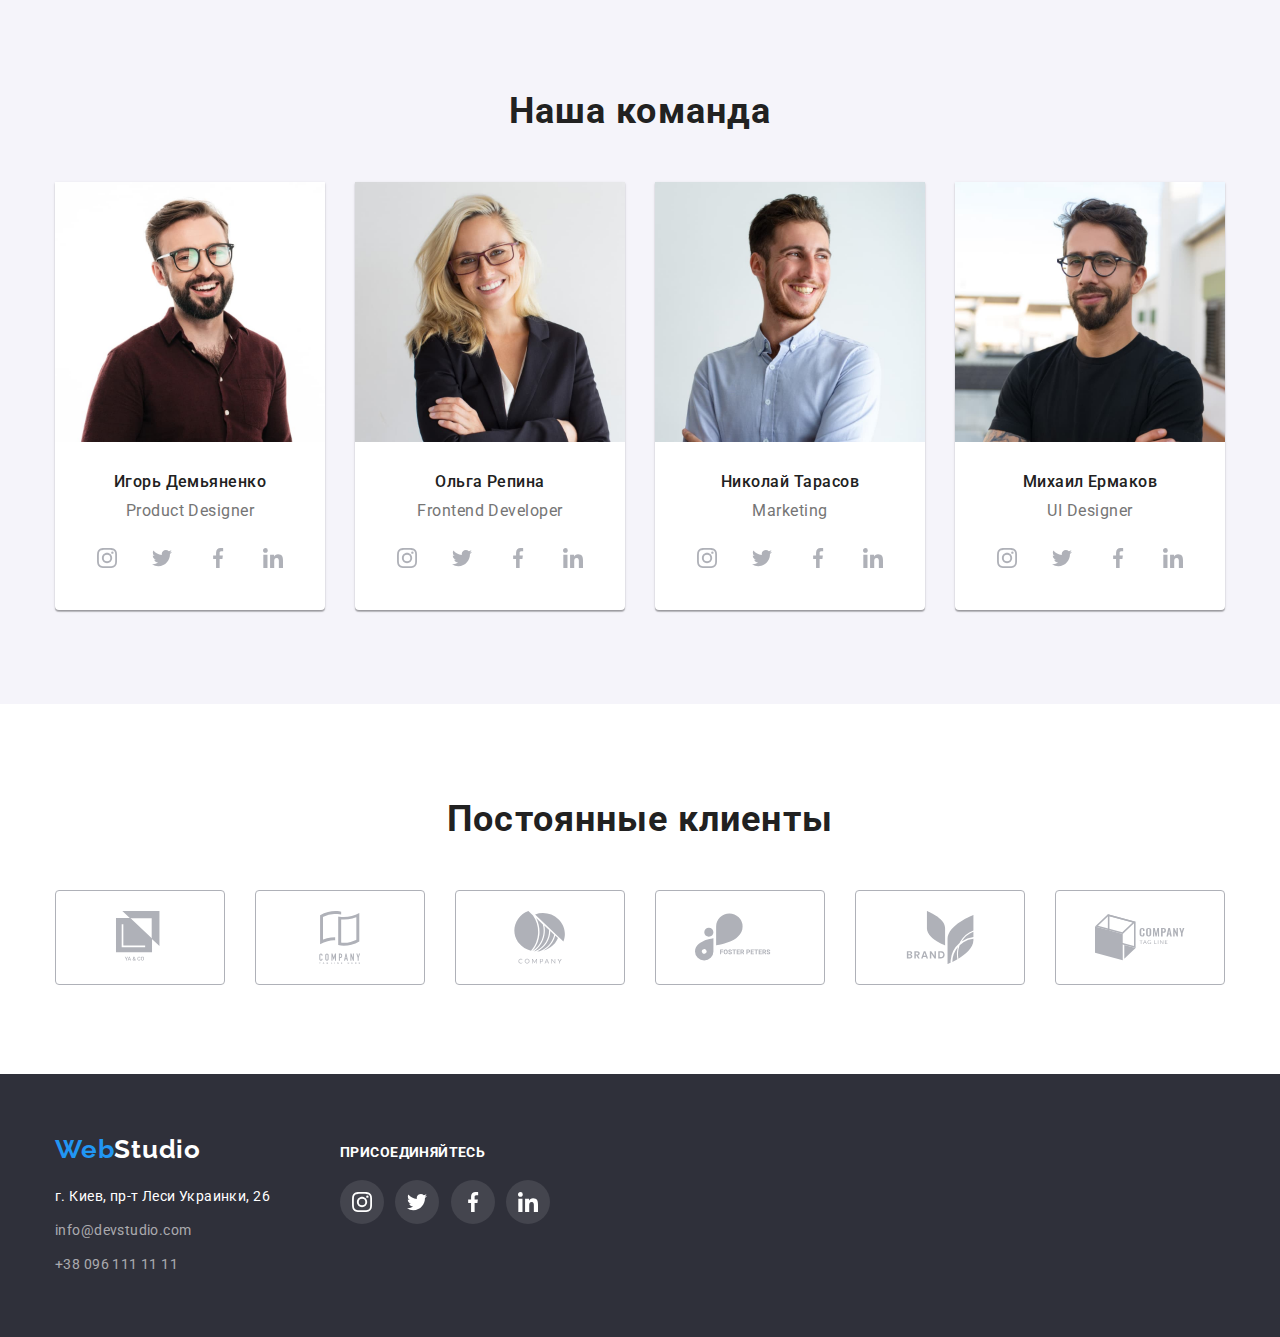
==== commit 9616aee9: "normaliz css" ====
--- a/index.html
+++ b/index.html
@@ -8,11 +8,11 @@
       href="https://fonts.googleapis.com/css2?family=Raleway:wght@700&family=Roboto:wght@400;500;700;900&display=swap"
       rel="stylesheet"
     />
-    <link rel="stylesheet" href="./css/styles.css" />
     <link
       rel="stylesheet"
       href="https://cdnjs.cloudflare.com/ajax/libs/modern-normalize/1.0.0/modern-normalize.css"
     />
+    <link rel="stylesheet" href="./css/styles.css" />
   </head>
 
   <body>
--- a/css/styles.css
+++ b/css/styles.css
@@ -18,7 +18,7 @@
   padding: 0;
 }
 
-.body {
+body {
   font-family: var(--main-font);
 }
 
